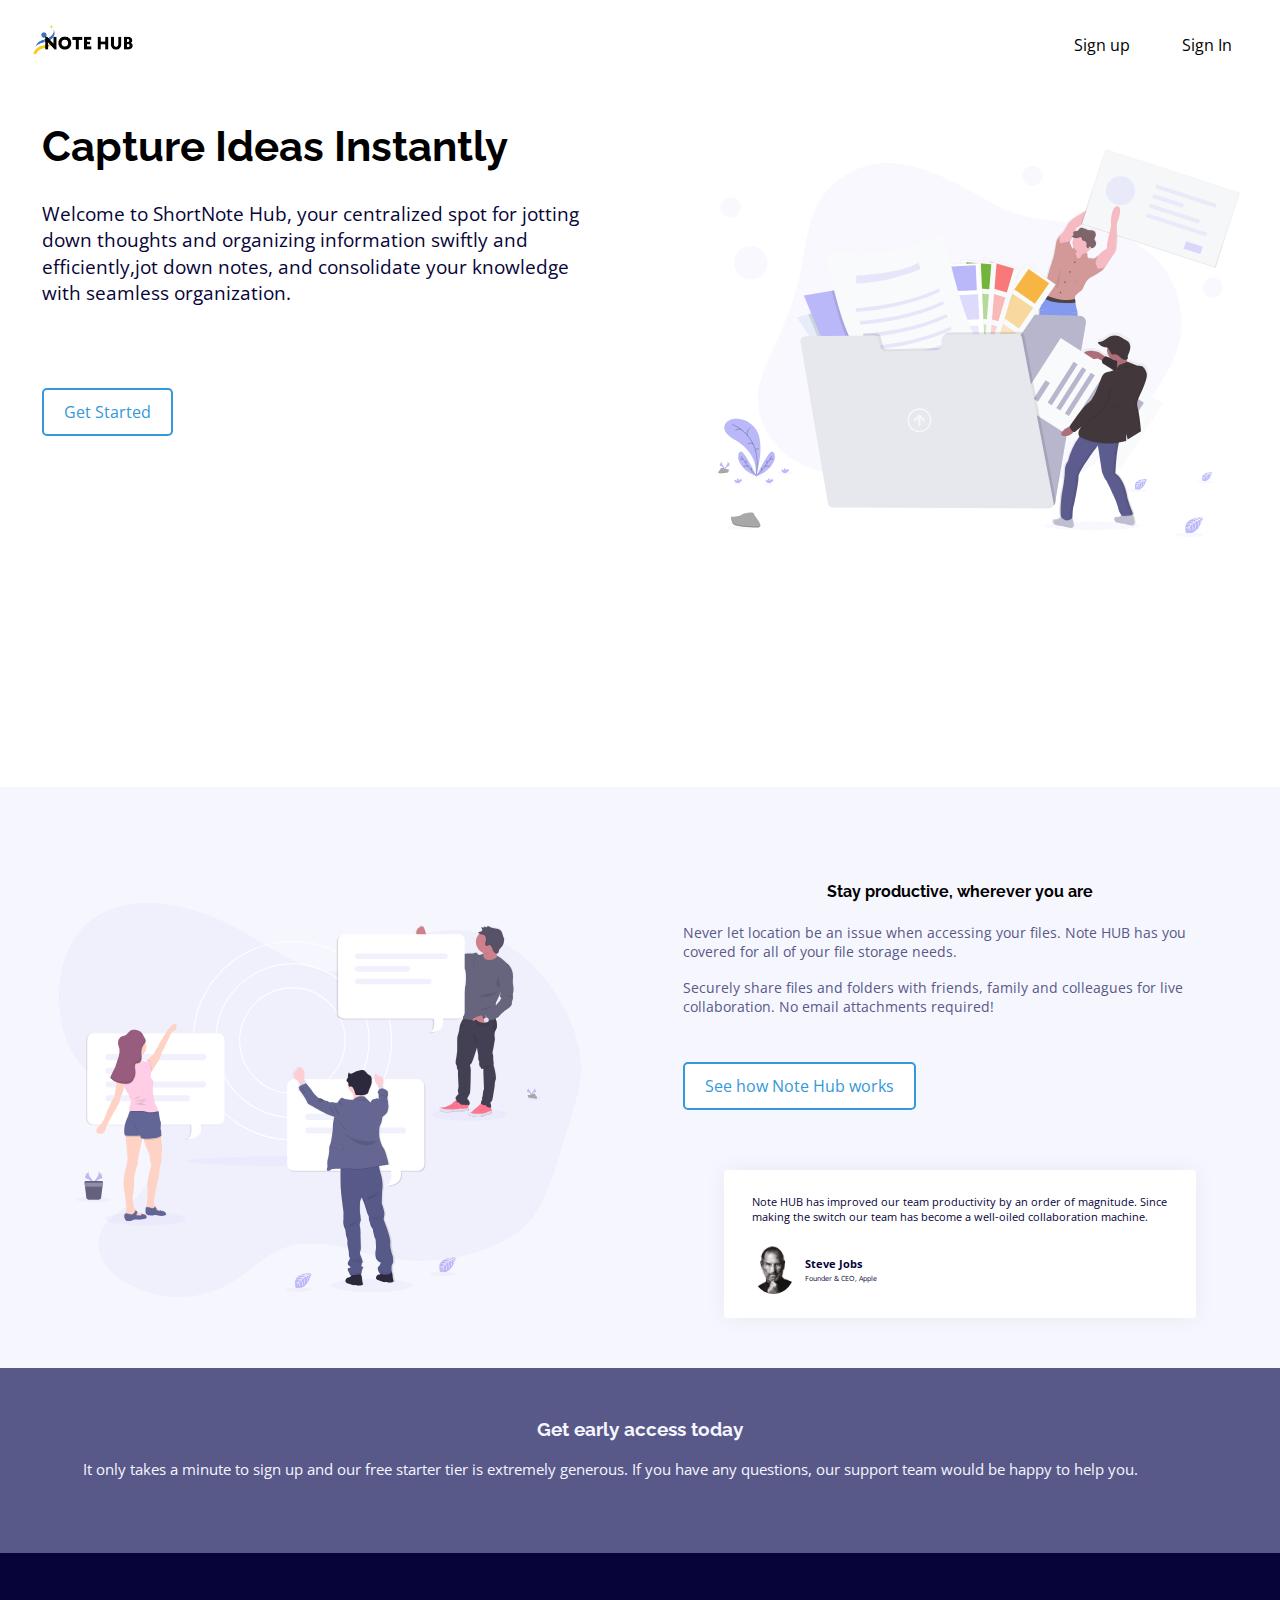
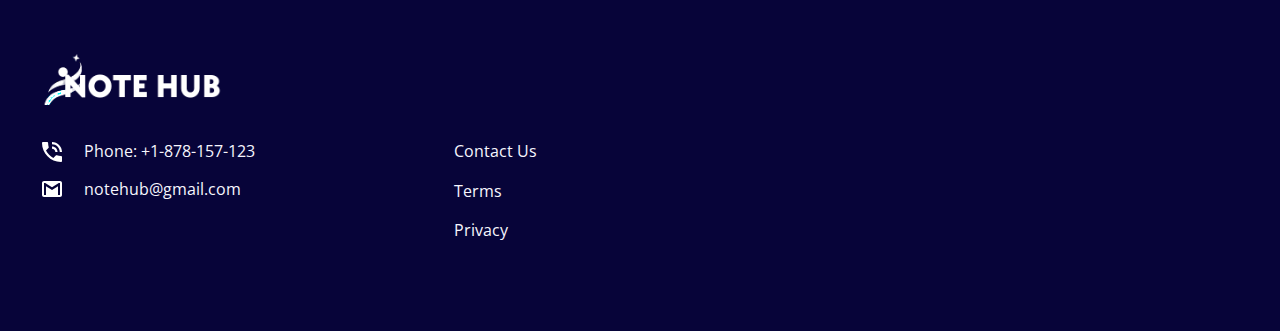
==== index.html @ 74a0127c "new" ====
<!DOCTYPE html>
<html lang="en">

<head>
    <meta charset="UTF-8" />
    <meta name="viewport" content="width=device-width, initial-scale=1.0" />
    <link rel="icon" type="image/png" sizes="32x32" href="./favicon-32x32.png" />
    <link rel="stylesheet" href="users/index.css" />
    <link rel="stylesheet" href="https://use.fontawesome.com/releases/v5.15.4/css/all.css"
        integrity="sha384-DyZ88mC6Up2uqS4h/KRgHuoeGwBcD4Ng9SiP4dIRy0EXTlnuz47vAwmeGwVChigm" crossorigin="anonymous" />
    <title>Note HUB landing page with two column layout</title>
    <style>
        body>footer:last-of-type {
            background: hsl(243, 87%, 12%);
            padding: 30px 0 5px;
        }

        .attribution {
            font-size: 11px;
            text-align: center;
            color: white;
        }

        .attribution a {
            color: hsl(178, 84%, 66%);
        }

    </style>
</head>

<body>
    <!-- Header -->
    <header>
        <div class="logo">
            <a href="../index.html"><img src="users/images/llogo.png" alt=""></a>
        </div>
        <nav>
            <ul>
                <li><a href="users/register.html">Sign up</a></li>
                <li><a href="users/login.html">Sign In</a></li>
            </ul>
        </nav>
    </header>
    <!-- Main -->
    <main>
        <!-- Main part 1 -->
        <section class="main-1">
            <div class="container">
                <div class="row">
                    <img src="users/images/illustration-1.svg" alt="" />
                    <div class="info">
                        <h1>Capture Ideas Instantly</h1>
                        <p>Welcome to ShortNote Hub, your centralized spot for jotting down
                            thoughts and organizing information swiftly and efficiently,jot down notes, and
                            consolidate your knowledge with seamless organization.</p>
                        <a href="users/register.html" class="styled-button">Get Started</a>
                    </div>
                </div>
            </div>
        </section>

        <section class="main-2">
            
            <div class="container">
                <div class="row">
                    <img src="users/images/illustration-2.svg" alt="" />
                    
                    <div class="info">
                        <h2>Stay productive, wherever you are</h2>
                        <p>Never let location be an issue when accessing your files. Note HUB
                            has you covered for all of your file storage needs.</p>
                        <p>Securely share files and folders with friends, family and
                            colleagues for live collaboration. No email attachments
                            required!</p>
                        <a href="users/register.html" class="styled-button"> See how Note Hub works</a>
                        <div class="quote">
                            <i class="fa fa-quote-left fa-1x"></i>
                            <p>Note HUB has improved our team productivity by an order of
                                magnitude. Since making the switch our team has become a
                                well-oiled collaboration machine.</p>
                            <div class="founder">
                                <img src="[data-uri]" alt="" />
                                <div class="details">
                                    <strong>Steve Jobs</strong>
                                    <strong>Founder & CEO, Apple</strong>
                                </div>
                            </div>
                        </div>
                    </div>
                </div>
            </div>
        </section>
        <!-- CTA -->
        <section class="cta">
            <div class="container">
                <div class="info">
                    <h2>Get early access today</h2>
                    <p>It only takes a minute to sign up and our free starter tier is
                        extremely generous. If you have any questions, our support team
                        would be happy to help you.</p>

                </div>
            </div>
        </section>
        <!-- Footer -->
        <div class="footer">
            <div class="container">
                <img src="users/images/llogo.png" alt="" />
                <div class="footer-content">
                    <div class="col">
                        <div>
                            <img src="users/images/icon-phone.svg" alt="" />
                            <p>Phone: +1-878-157-123</p>
                        </div>
                        <div>
                            <img src="users/images/icon-email.svg" alt="" />
                            <p>notehub@gmail.com</p>
                        </div>
                    </div>
                    <div class="col">
                        <a href="#">Contact Us</a>
                        <a href="#">Terms</a>
                        <a href="#">Privacy</a>
                    </div>
                    <div class="col"></div>
                    <div class="col">
                        <a href="#"><i class="fa-facebook-f" aria-hidden="true"></i>Facebook</a>
                        <a href="#"><i class="fa-twitter" aria-hidden="true"></i>Twitter</a>
                        <a href="#"><i class="fa-instagram" aria-hidden="true"></i>Instagram</a>
                    </div>
                </div>
            </div>
        </div>
    </main>
</body>

</html>
---- users/index.css ----
/*!
 * @author Mohamed Muntasir
 * @link https://github.com/devmotheg
 */

/* General */
@import url('https://fonts.googleapis.com/css2?family=Open+Sans&family=Raleway:wght@400;700&display=swap');
*{
  margin: 0;
  padding: 0;
  box-sizing: border-box;
  font-family: 'Open Sans',sans-serif;
}
header{
  display: flex;
  justify-content: space-between;
  align-items: center;
}
header .logo{
  cursor: pointer;
  padding-top: 1.5rem;
  margin-left: 2rem;
}
header .logo img{
  width: 50%;
}
header nav ul{
  list-style: none;
  padding-top: 2rem;
}
header nav ul li{
  display: inline;
  margin-right: 3rem;
}
header nav ul li a{
  color: hsl(0, 0%, 0%);
  text-decoration: none;
  position: relative;
}
header nav ul li a::after{
  content: '';
  width: 0%;
  height: 0.2rem;
  background-color:  #9874e0;
  position: absolute;
  border-radius: 1rem;
  bottom: -0.3rem;
  left: 50%;
  transition: 0.4s;
}
header nav ul li a:hover::after{
  width: 100%;
  left: 0;
}
@import url("https://fonts.googleapis.com/css2?family=Raleway:wght@400;700&display=swap");
@import url("https://fonts.googleapis.com/css2?family=Open+Sans&display=swap");

* {
  box-sizing: border-box;
}

:root {
  font-family: "Open Sans", sans-serif;
  --very-dark-blue: hsl(243, 87%, 12%);
  --desaturated-blue: hsl(238, 22%, 44%);
  --bright-blue: hsl(224, 93%, 58%);
  --moderate-cyan: hsl(170, 45%, 43%);
  --light-grayish-blue: hsl(240, 75%, 98%);
  --light-gray: hsl(0, 0%, 75%);
}

body {
  margin: 0;
  min-width: 350px;
  display: grid;
  min-height: 100vh;
}

i {
  font-family: "Font Awesome 5 Brands";
  font-style: normal;
}
.styled-button {
  display: inline-block;
  padding: 10px 20px;
  font-size: 16px;
  text-align: center;
  text-decoration: none;
  cursor: pointer;
  border: 2px solid #3498db;
  border-radius: 5px;
  color: #3498db;
  margin-top: calc(45em / 16);
  margin-bottom: calc(60em / 16);
  background-color: #fff;
  transition: background-color 0.3s, color 0.3s, border-color 0.3s;
  line-height: 1.5;
  vertical-align: middle;
}

.styled-button:hover {
  background-color: #3498db;
  color: #fff;
}



img {
  max-width: 94%;
}

strong {
  display: block;
}

h2,
h1{
  font-family: "Raleway", sans-serif;
  font-weight: 700;
}


h2,
h1,
p {
  margin: 0;
}

p {
  line-height: 1.4;
}

a {
  color: var(--light-grayish-blue);
  text-decoration: none;
}

.row .info > p:first-of-type {
  margin-top: calc(25em / 16);
  line-height: 1.4;
}

/** Large devices (desktops, 992px and up) **/
@media (min-width: 992px) {
  .container {
    padding: calc(50em / 16) calc(10em / 16) !important;
    max-width: calc(1310em / 16);
    margin: auto;
    width: 95%;
  }
}

/* Header */

header {
  margin-bottom: calc(50em / 16);
}

header .container {
  display: flex;
  justify-content: space-between;
  align-items: center;
  padding: calc(25em / 16);
}

header .container img {
  width: calc(80em / 16);
  height: fit-content;
}



/** Large devices (desktops, 992px and up) **/
@media (min-width: 992px) {
  header {
    margin-bottom: calc(5em / 16);
  }

  header .container img {
    width: calc(175em / 16);
  }
}

/* Main */

main {
  display: grid;
}

/* Main part 1 */

.main-1 {
  margin-bottom: calc(102em / 16);
}

.main-1 .container {
  padding: calc(30em / 16);
}

.main-1 .row {
  display: grid;
  grid-template-columns: repeat(auto-fit, minmax(280px, 1fr));
  align-items: center;
  gap: calc(80em / 16);
}

.main-1 img {
  margin: 35px;
  width: 100%;
}

.main-1 .info {
  text-align: center;
}

.main-1 .info > h1 {
  font-size: calc(25em / 16);
}

.main-1 .info > p {
  color: var(--very-dark-blue);
  font-size: calc(15em / 16);
  margin-bottom: calc(30em / 16);
}

.main-1 form {
  display: grid;
  gap: calc(16em / 16);
}


/** Large devices (desktops, 992px and up) **/
@media (min-width: 992px) {
  .main-1 {
    margin-bottom: calc(165em / 16);
  }

  .main-1 form {
    width: 90%;
    grid-template-columns: calc(60% - calc(8em / 16)) calc(40% - calc(8em / 16));
  }

  .main-1 input[type="submit"] {
    padding: calc(19em / 16);
  }

  .main-1 .row .info {
    order: -1;
    text-align: left;
    transform: translateY(calc(-34em / 16));
  }

  .main-1 .info h1 {
    font-size: calc(42em / 16);
  }

  .main-1 .info p {
    font-size: calc(19em / 16);
  }
}

/* Main part 2 */

.main-2 {
  background: var(--light-grayish-blue);
  position: relative;
}



.main-2 .container {
  padding: calc(20em / 16);
  padding-bottom: calc(80em / 16);
}

.main-2 .row {
  margin-top: calc(45em / 16);
  display: grid;
  grid-template-columns: repeat(auto-fit, minmax(272px, 1fr));
  align-items: center;
  gap: calc(85em / 16);
}

.main-2 .row > img {
  margin: auto;
  width: 100%;
}

.main-2 .info > h2 {
  text-align: center;
  font-size: calc(16.1em / 16);
}

.main-2 .info > p {
  width: 95%;
  color: var(--desaturated-blue);
  font-size: calc(14em / 16);
}

.main-2 .info > p:last-of-type {
  margin-top: calc(18em / 16);
}




.quote {
  width: 85%;
  margin: auto;
  background: white;
  box-shadow: 0 0 calc(22em / 16) 0 rgb(0 0 0 / 6%);
  padding: calc(24em / 16) calc(14em / 16) calc(24em / 16) calc(28em / 16);
  border-radius: calc(4em / 16);
}

.quote > p {
  font-size: calc(10.8em / 16);
  color: var(--very-dark-blue);
}

.quote i {
  font-size: calc(13em / 16);
  margin-bottom: calc(13em / 16);
}

.founder {
  display: flex;
  align-items: center;
  gap: calc(10em / 16);
  margin-top: calc(20em / 16);
  color: var(--very-dark-blue);
}

.founder img {
  width: 10%;
  border-radius: 50%;
  height: fit-content;
}

.founder strong:first-of-type {
  font-size: calc(11em / 16);
}

.founder strong:last-of-type {
  font-size: calc(7.1em / 16);
  font-weight: 400;
  margin-top: calc(5em / 16);
}


/* CTA */

.cta {
  color: var(--light-grayish-blue);
  background: var(--desaturated-blue);
}

.cta .container {
  padding: calc(60em / 16) calc(35em / 16) calc(75em / 16);
  display: grid;
  grid-template-columns: repeat(auto-fit, minmax(calc(298em / 16), 1fr));
}

.cta .info h2 {
  text-align: center;
  font-size: calc(19em / 16);
  margin-bottom: calc(17em / 16);
}

.cta .info p {
  text-align: center;
  font-size: calc(14.5em / 16);
  width: 95%;
  margin-bottom: calc(25em / 16);
}

.cta form {
  display: grid;
  gap: calc(9em / 16);
  width: 85%;
  margin: auto;
}




.footer {
  color: var(--light-grayish-blue);
  background: var(--very-dark-blue);
}

.footer .container {
  padding: calc(55em / 16) calc(35em / 16);
}

.footer .container > img {
  filter: invert(1) brightness(100);
  width: calc(180em / 16);
  margin-bottom: calc(30em / 16);
}

.footer-content {
  display: grid;
  gap: calc(50em / 16);
  grid-template-columns: repeat(auto-fit, minmax(calc(285em / 16), 1fr));
}

.footer-content .col:nth-child(1) div {
  display: flex;
  align-items: center;
  gap: calc(22em / 16);
}

.footer-content .col:nth-child(1) div:first-child {
  margin-bottom: calc(15em / 16);
}

.footer-content .col img:nth-child(1) {
  width: calc(20em / 16);
}

.footer-content .col:nth-child(1) div img,
.footer-content .col:nth-child(2) div img {
  height: fit-content;
}

.footer-content .col:nth-child(2),
.footer-content .col:nth-child(3) {
  display: grid;
  gap: calc(17.5em / 16);
}

.footer-content .col:nth-child(2) a,
.footer-content .col:nth-child(3) a {
  transition: 0.3s;
}

.footer-content .col:last-child {
  font-size: 0;
  display: flex;
  gap: calc(16rem / 16);
  justify-content: center;
}

.footer-content .col:last-child a {
  display: block;
}

.footer-content .col:last-child i::before {
  font-size: 1rem;
  display: inline-block;
  width: calc(18em / 16);
  height: calc(18em / 16);
  border-radius: 50%;
  border: calc(1em / 16) solid var(--light-grayish-blue);
  padding: calc(6em / 16);
  text-align: center;
  transition: 0.3s;
}

.footer-content a:hover {
  color: var(--bright-blue);
}

.footer-content a:hover i::before {
  border-color: var(--bright-blue) !important;
}

/** Large devices (desktops, 992px and up) **/
@media (min-width: 992px) {
  .footer .container {
    margin-top: calc(50em / 16);
    margin-bottom: calc(40em / 16);
  }

  .footer-content {
    gap: 0;
    grid-template-columns: 1.5fr 1fr 0.85fr 1fr;
  }

  .footer-content .col:last-child {
    justify-content: flex-start;
  }
}

/* Media Query for Smartphones */
@media only screen and (max-width: 600px) {
  /* General */
  header .logo {
    margin-left: 1rem;
  }
  header nav ul li {
    margin-right: 2rem;
  }

  /* Main part 1 */
  .main-1 .container {
    padding: 2rem;
  }
  .main-1 .row {
    grid-template-columns: 1fr;
    gap: 1.5rem;
    text-align: center;
  }
  .main-1 .info h1 {
    font-size: 1.5rem;
  }
  .main-1 .info p {
    font-size: 0.875rem;
  }

  /* Main part 2 */
  .main-2::before {
    top: -2rem;
  }
  .main-2 .container {
    padding: 1.5rem;
    padding-bottom: 4rem;
  }
  .main-2 .row {
    grid-template-columns: 1fr;
    gap: 2rem;
    text-align: center;
  }
  .main-2 .info > h2 {
    font-size: 1.125rem;
  }
  .main-2 .info > p {
    font-size: 0.875rem;
  }
  .quote {
    padding: 1.5rem 1rem;
  }
  .quote > p {
    font-size: 0.75rem;
  }
  .founder img {
    width: 20%;
  }
  .founder strong:first-of-type {
    font-size: 0.6875rem;
  }
  .founder strong:last-of-type {
    font-size: 0.4375rem;
  }

  /* CTA */
  .cta .container {
    padding: 3rem 1.75rem;
  }
  .cta .info h2 {
    font-size: 1.125rem;
    margin-bottom: 1rem;
  }
  .cta .info p {
    font-size: 0.875rem;
    margin-bottom: 1.5rem;
  }

  /* Footer */
  .footer .container {
    padding: 2.1875rem 1.75rem;
  }
  .footer-content .col div {
    margin-bottom: 1rem;
  }
  .footer-content .col:last-child {
    justify-content: space-around;
  }
  .footer-content .col:last-child i::before {
    font-size: 0.875rem;
    padding: 0.375rem;
  }
}
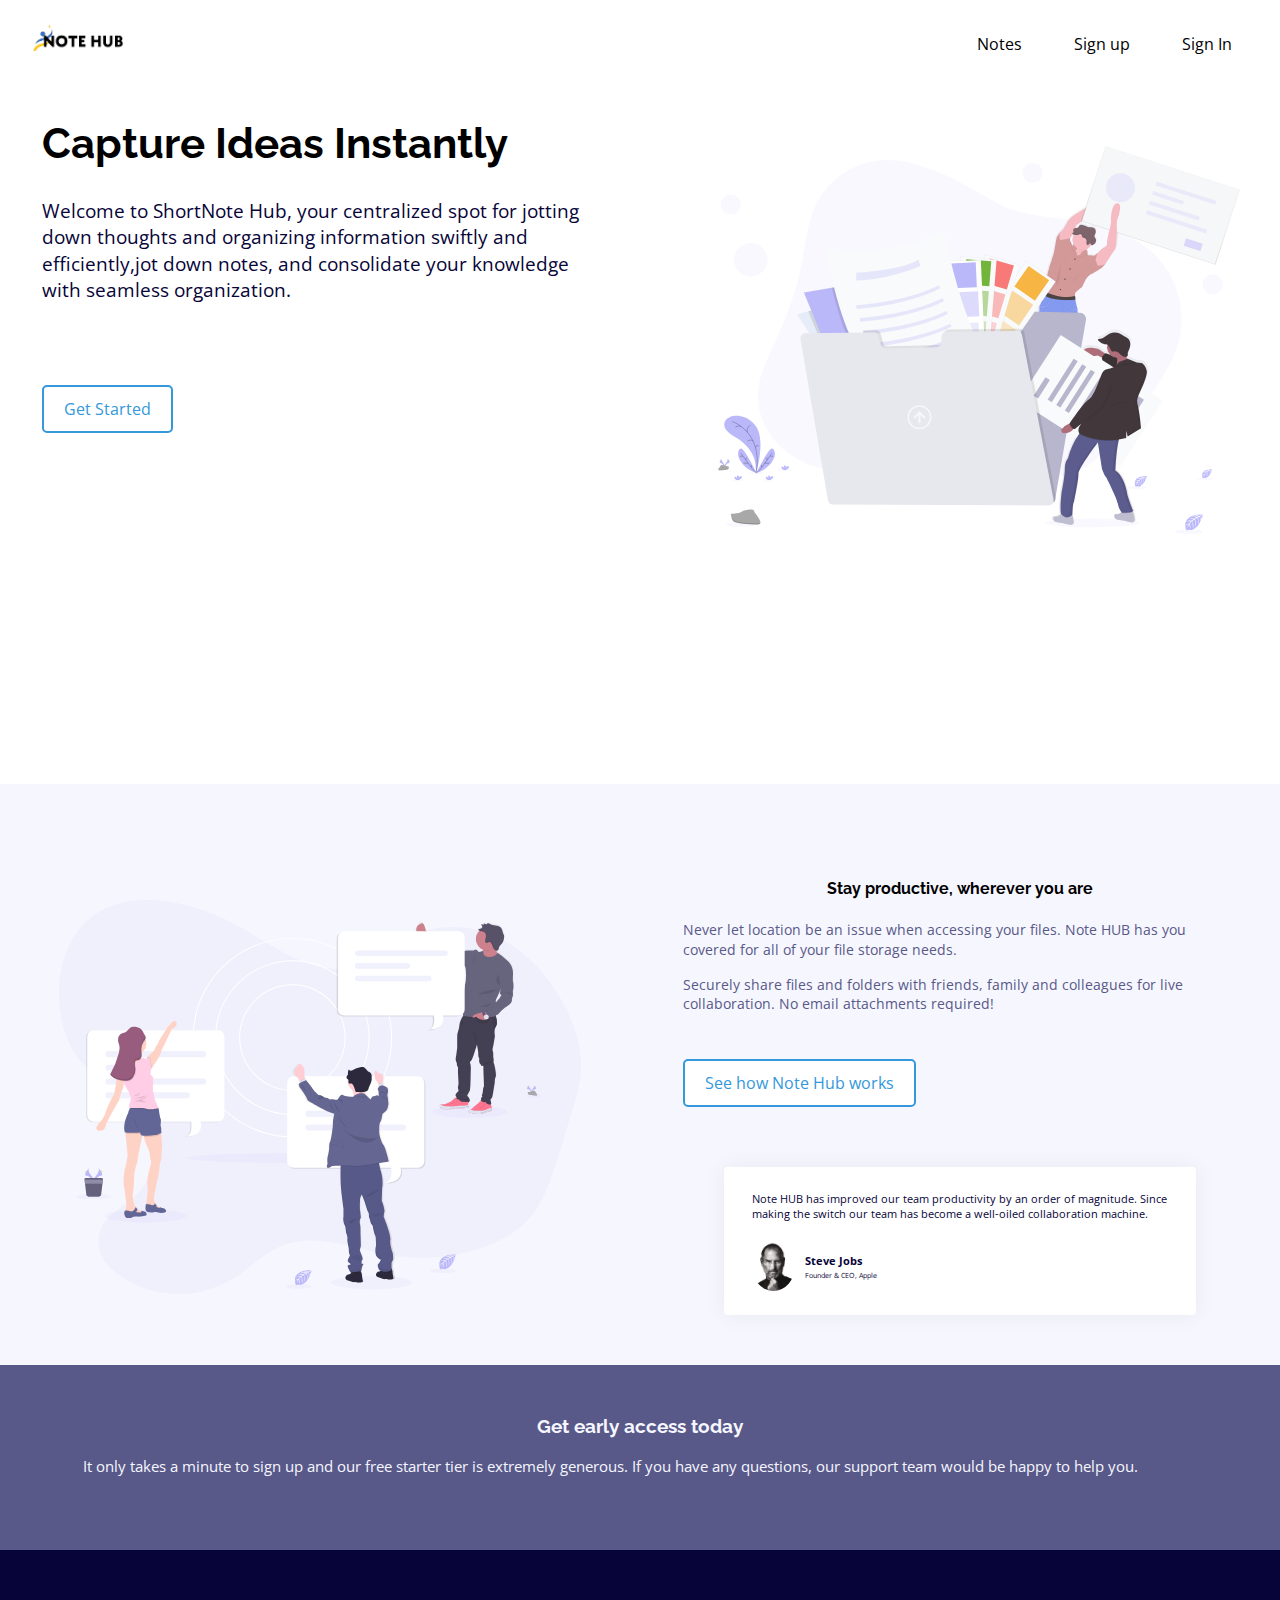
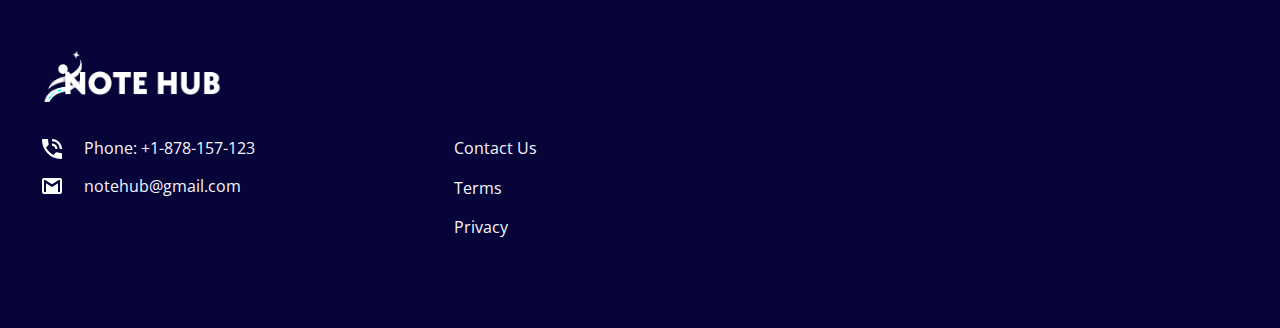
==== commit 6695bcdd: "new" ====
--- a/index.html
+++ b/index.html
@@ -36,6 +36,7 @@
         </div>
         <nav>
             <ul>
+                <li><a href="users/notes.html">Notes</a></li>
                 <li><a href="users/register.html">Sign up</a></li>
                 <li><a href="users/login.html">Sign In</a></li>
             </ul>
--- a/users/index.css
+++ b/users/index.css
@@ -22,7 +22,7 @@
   margin-left: 2rem;
 }
 header .logo img{
-  width: 50%;
+  width: 45%;
 }
 header nav ul{
   list-style: none;
@@ -487,10 +487,10 @@
 @media only screen and (max-width: 600px) {
   /* General */
   header .logo {
-    margin-left: 1rem;
+    margin-left: 0.5rem;
   }
   header nav ul li {
-    margin-right: 2rem;
+    margin-right: 0.5rem;
   }
 
   /* Main part 1 */
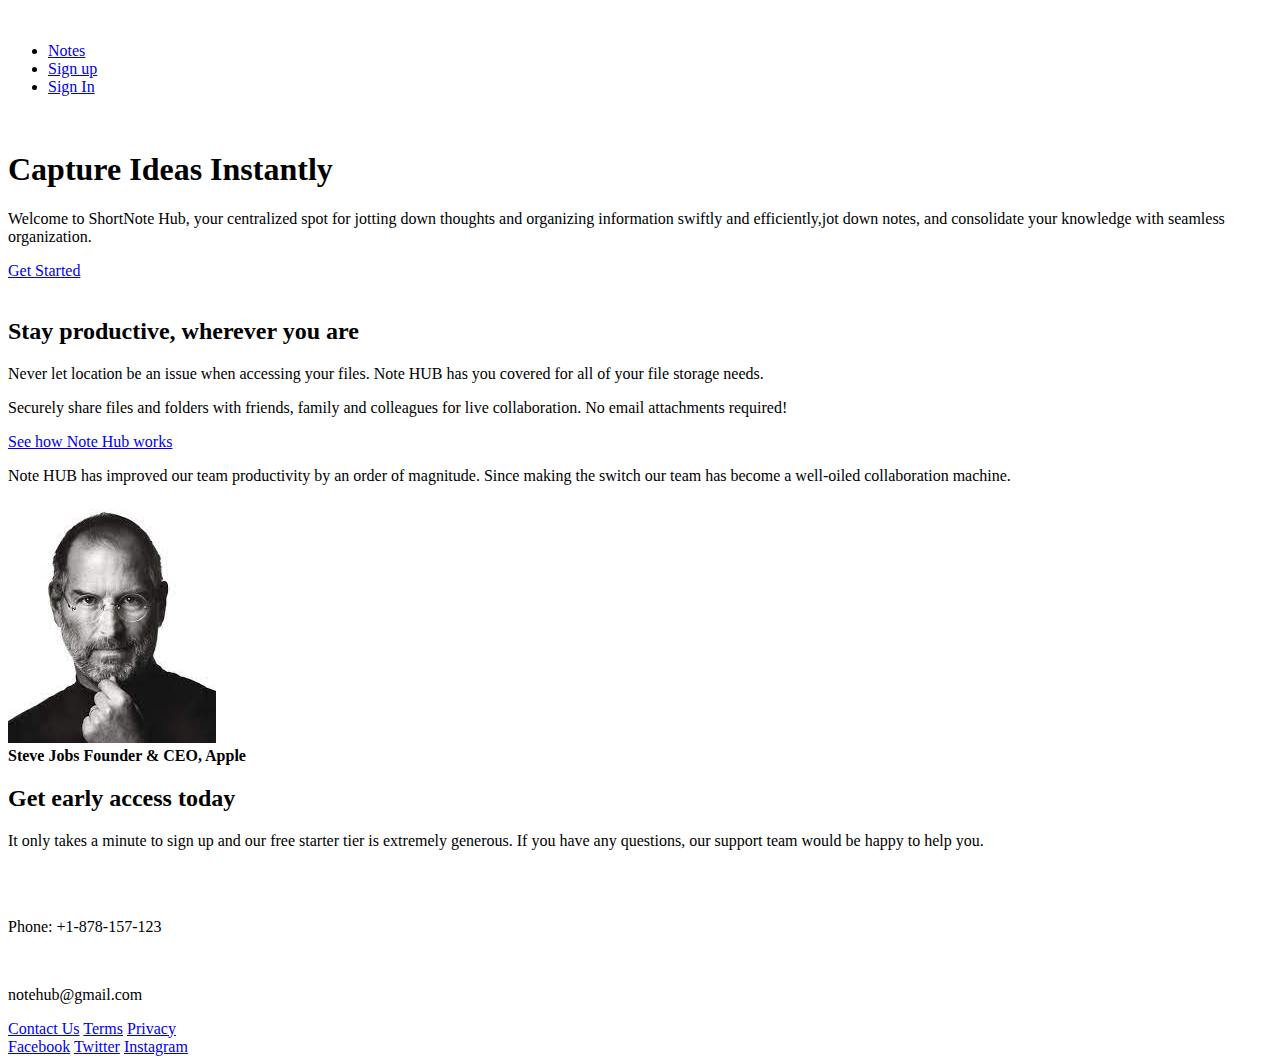
==== commit 61852018: "new" ====
--- a/index.html
+++ b/index.html
@@ -4,8 +4,7 @@
 <head>
     <meta charset="UTF-8" />
     <meta name="viewport" content="width=device-width, initial-scale=1.0" />
-    <link rel="icon" type="image/png" sizes="32x32" href="./favicon-32x32.png" />
-    <link rel="stylesheet" href="users/index.css" />
+    <link rel="stylesheet" href="pages/index.css" />
     <link rel="stylesheet" href="https://use.fontawesome.com/releases/v5.15.4/css/all.css"
         integrity="sha384-DyZ88mC6Up2uqS4h/KRgHuoeGwBcD4Ng9SiP4dIRy0EXTlnuz47vAwmeGwVChigm" crossorigin="anonymous" />
     <title>Note HUB landing page with two column layout</title>
@@ -32,13 +31,13 @@
     <!-- Header -->
     <header>
         <div class="logo">
-            <a href="../index.html"><img src="users/images/llogo.png" alt=""></a>
+            <a href="../index.html"><img src="pages/images/llogo.png" alt=""></a>
         </div>
         <nav>
             <ul>
-                <li><a href="users/notes.html">Notes</a></li>
-                <li><a href="users/register.html">Sign up</a></li>
-                <li><a href="users/login.html">Sign In</a></li>
+                <li><a href="pages/notes.html">Notes</a></li>
+                <li><a href="pages/register.html">Sign up</a></li>
+                <li><a href="pages/login.html">Sign In</a></li>
             </ul>
         </nav>
     </header>
@@ -48,13 +47,13 @@
         <section class="main-1">
             <div class="container">
                 <div class="row">
-                    <img src="users/images/illustration-1.svg" alt="" />
+                    <img src="pages/images/illustration-1.svg" alt="" />
                     <div class="info">
                         <h1>Capture Ideas Instantly</h1>
                         <p>Welcome to ShortNote Hub, your centralized spot for jotting down
                             thoughts and organizing information swiftly and efficiently,jot down notes, and
                             consolidate your knowledge with seamless organization.</p>
-                        <a href="users/register.html" class="styled-button">Get Started</a>
+                        <a href="pages/register.html" class="styled-button">Get Started</a>
                     </div>
                 </div>
             </div>
@@ -64,7 +63,7 @@
             
             <div class="container">
                 <div class="row">
-                    <img src="users/images/illustration-2.svg" alt="" />
+                    <img src="pages/images/illustration-2.svg" alt="" />
                     
                     <div class="info">
                         <h2>Stay productive, wherever you are</h2>
@@ -73,7 +72,7 @@
                         <p>Securely share files and folders with friends, family and
                             colleagues for live collaboration. No email attachments
                             required!</p>
-                        <a href="users/register.html" class="styled-button"> See how Note Hub works</a>
+                        <a href="pages/register.html" class="styled-button"> See how Note Hub works</a>
                         <div class="quote">
                             <i class="fa fa-quote-left fa-1x"></i>
                             <p>Note HUB has improved our team productivity by an order of
@@ -106,15 +105,15 @@
         <!-- Footer -->
         <div class="footer">
             <div class="container">
-                <img src="users/images/llogo.png" alt="" />
+                <img src="pages/images/llogo.png" alt="" />
                 <div class="footer-content">
                     <div class="col">
                         <div>
-                            <img src="users/images/icon-phone.svg" alt="" />
+                            <img src="pages/images/icon-phone.svg" alt="" />
                             <p>Phone: +1-878-157-123</p>
                         </div>
                         <div>
-                            <img src="users/images/icon-email.svg" alt="" />
+                            <img src="pages/images/icon-email.svg" alt="" />
                             <p>notehub@gmail.com</p>
                         </div>
                     </div>
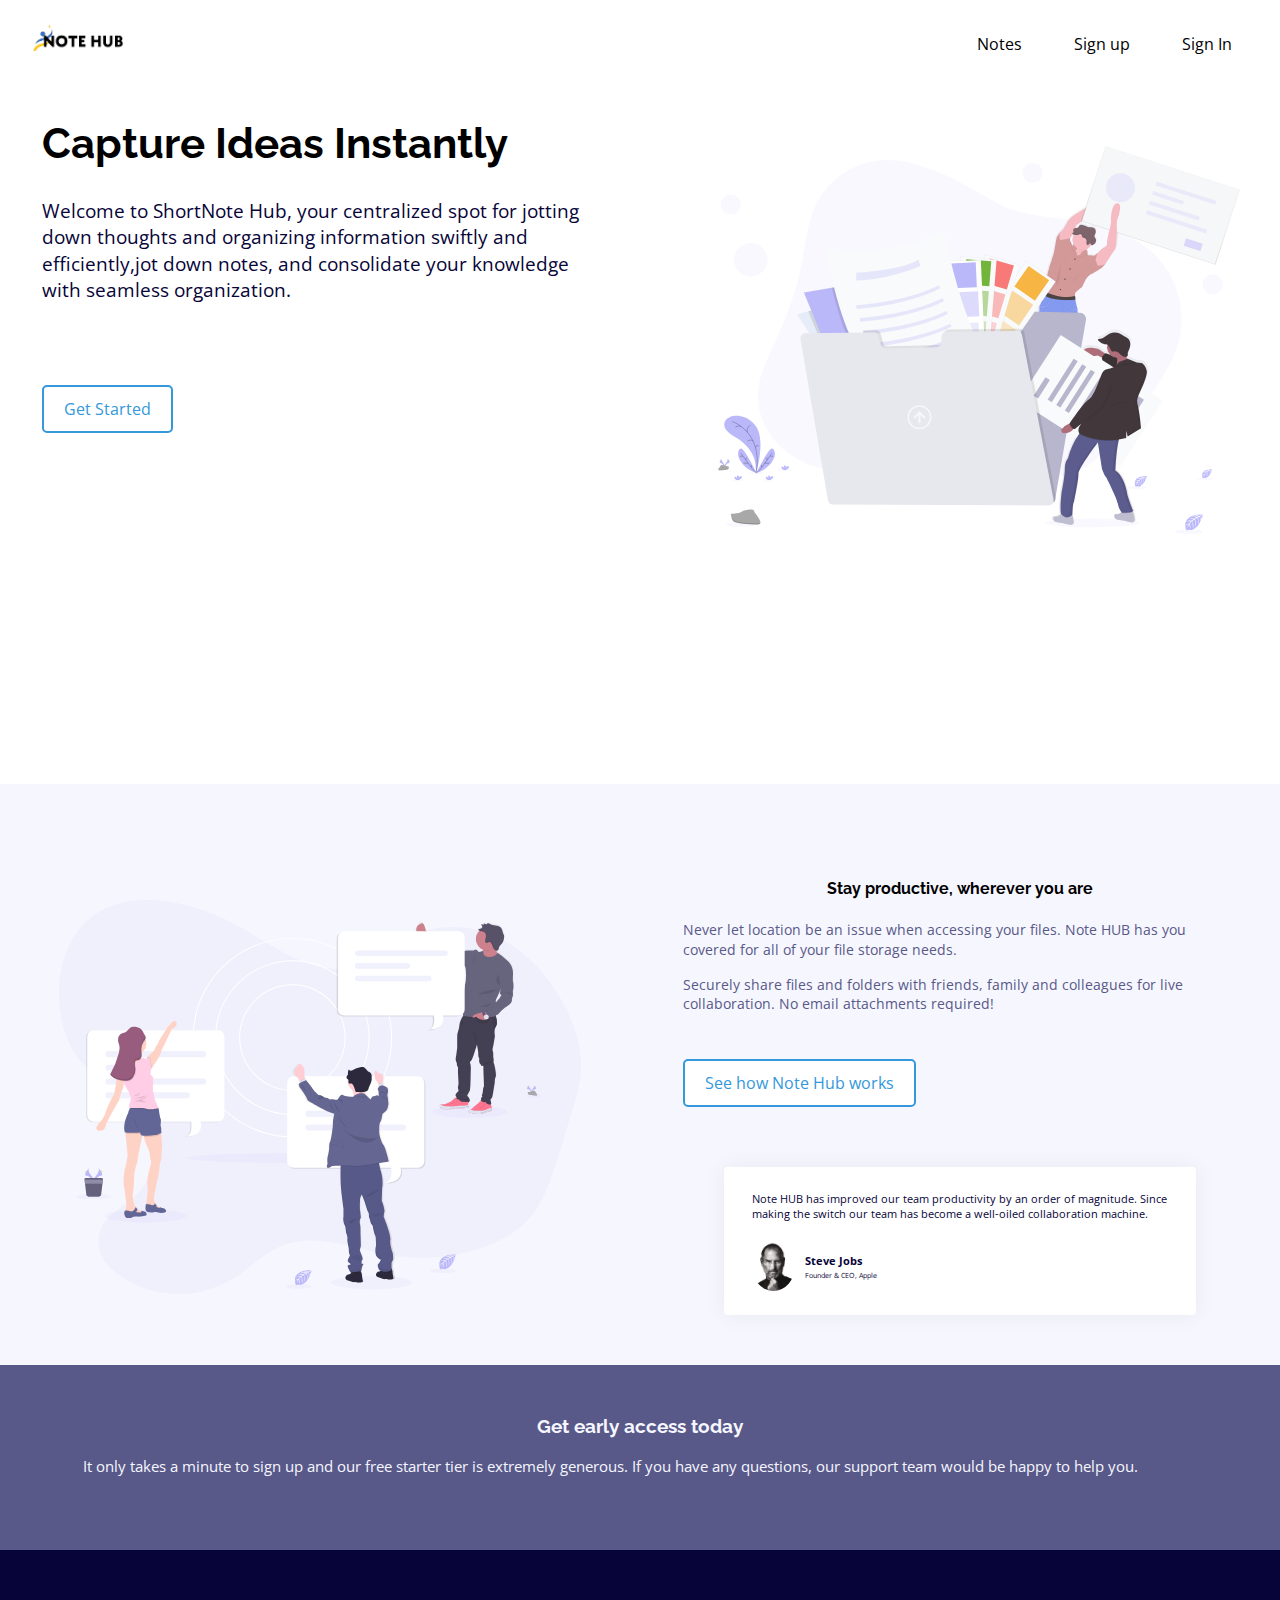
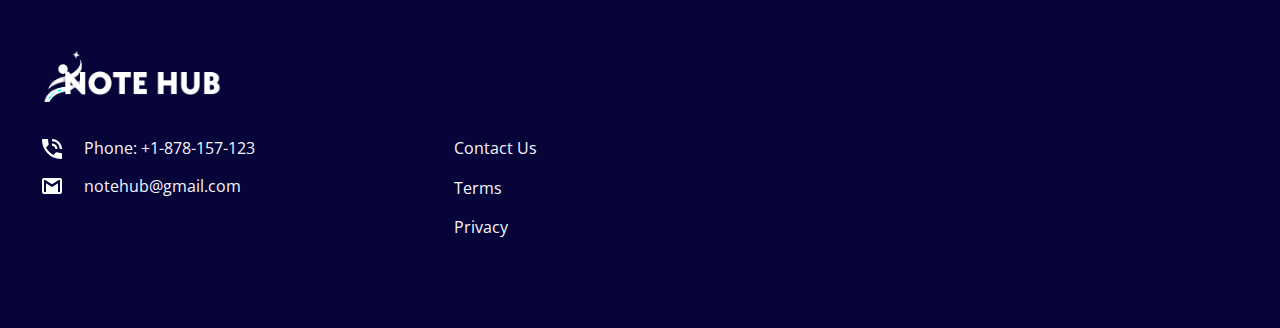
==== commit 9e1e5d5b: "new" ====
--- a/index.html
+++ b/index.html
@@ -4,7 +4,7 @@
 <head>
     <meta charset="UTF-8" />
     <meta name="viewport" content="width=device-width, initial-scale=1.0" />
-    <link rel="stylesheet" href="pages/index.css" />
+    <link rel="stylesheet" href="pages/styles/index.css" />
     <link rel="stylesheet" href="https://use.fontawesome.com/releases/v5.15.4/css/all.css"
         integrity="sha384-DyZ88mC6Up2uqS4h/KRgHuoeGwBcD4Ng9SiP4dIRy0EXTlnuz47vAwmeGwVChigm" crossorigin="anonymous" />
     <title>Note HUB landing page with two column layout</title>
--- a/pages/styles/index.css
+++ b/pages/styles/index.css
@@ -0,0 +1,583 @@
+/*!
+ * @author Mohamed Muntasir
+ * @link https://github.com/devmotheg
+ */
+
+/* General */
+@import url('https://fonts.googleapis.com/css2?family=Open+Sans&family=Raleway:wght@400;700&display=swap');
+*{
+  margin: 0;
+  padding: 0;
+  box-sizing: border-box;
+  font-family: 'Open Sans',sans-serif;
+}
+header{
+  display: flex;
+  justify-content: space-between;
+  align-items: center;
+}
+header .logo{
+  cursor: pointer;
+  padding-top: 1.5rem;
+  margin-left: 2rem;
+}
+header .logo img{
+  width: 45%;
+}
+header nav ul{
+  list-style: none;
+  padding-top: 2rem;
+}
+header nav ul li{
+  display: inline;
+  margin-right: 3rem;
+}
+header nav ul li a{
+  color: hsl(0, 0%, 0%);
+  text-decoration: none;
+  position: relative;
+}
+header nav ul li a::after{
+  content: '';
+  width: 0%;
+  height: 0.2rem;
+  background-color:  #9874e0;
+  position: absolute;
+  border-radius: 1rem;
+  bottom: -0.3rem;
+  left: 50%;
+  transition: 0.4s;
+}
+header nav ul li a:hover::after{
+  width: 100%;
+  left: 0;
+}
+@import url("https://fonts.googleapis.com/css2?family=Raleway:wght@400;700&display=swap");
+@import url("https://fonts.googleapis.com/css2?family=Open+Sans&display=swap");
+
+* {
+  box-sizing: border-box;
+}
+
+:root {
+  font-family: "Open Sans", sans-serif;
+  --very-dark-blue: hsl(243, 87%, 12%);
+  --desaturated-blue: hsl(238, 22%, 44%);
+  --bright-blue: hsl(224, 93%, 58%);
+  --moderate-cyan: hsl(170, 45%, 43%);
+  --light-grayish-blue: hsl(240, 75%, 98%);
+  --light-gray: hsl(0, 0%, 75%);
+}
+
+body {
+  margin: 0;
+  min-width: 350px;
+  display: grid;
+  min-height: 100vh;
+}
+
+i {
+  font-family: "Font Awesome 5 Brands";
+  font-style: normal;
+}
+.styled-button {
+  display: inline-block;
+  padding: 10px 20px;
+  font-size: 16px;
+  text-align: center;
+  text-decoration: none;
+  cursor: pointer;
+  border: 2px solid #3498db;
+  border-radius: 5px;
+  color: #3498db;
+  margin-top: calc(45em / 16);
+  margin-bottom: calc(60em / 16);
+  background-color: #fff;
+  transition: background-color 0.3s, color 0.3s, border-color 0.3s;
+  line-height: 1.5;
+  vertical-align: middle;
+}
+
+.styled-button:hover {
+  background-color: #3498db;
+  color: #fff;
+}
+
+
+
+img {
+  max-width: 94%;
+}
+
+strong {
+  display: block;
+}
+
+h2,
+h1{
+  font-family: "Raleway", sans-serif;
+  font-weight: 700;
+}
+
+
+h2,
+h1,
+p {
+  margin: 0;
+}
+
+p {
+  line-height: 1.4;
+}
+
+a {
+  color: var(--light-grayish-blue);
+  text-decoration: none;
+}
+
+.row .info > p:first-of-type {
+  margin-top: calc(25em / 16);
+  line-height: 1.4;
+}
+
+/** Large devices (desktops, 992px and up) **/
+@media (min-width: 992px) {
+  .container {
+    padding: calc(50em / 16) calc(10em / 16) !important;
+    max-width: calc(1310em / 16);
+    margin: auto;
+    width: 95%;
+  }
+}
+
+/* Header */
+
+header {
+  margin-bottom: calc(50em / 16);
+}
+
+header .container {
+  display: flex;
+  justify-content: space-between;
+  align-items: center;
+  padding: calc(25em / 16);
+}
+
+header .container img {
+  width: calc(80em / 16);
+  height: fit-content;
+}
+
+
+
+/** Large devices (desktops, 992px and up) **/
+@media (min-width: 992px) {
+  header {
+    margin-bottom: calc(5em / 16);
+  }
+
+  header .container img {
+    width: calc(175em / 16);
+  }
+}
+
+/* Main */
+
+main {
+  display: grid;
+}
+
+/* Main part 1 */
+
+.main-1 {
+  margin-bottom: calc(102em / 16);
+}
+
+.main-1 .container {
+  padding: calc(30em / 16);
+}
+
+.main-1 .row {
+  display: grid;
+  grid-template-columns: repeat(auto-fit, minmax(280px, 1fr));
+  align-items: center;
+  gap: calc(80em / 16);
+}
+
+.main-1 img {
+  margin: 35px;
+  width: 100%;
+}
+
+.main-1 .info {
+  text-align: center;
+}
+
+.main-1 .info > h1 {
+  font-size: calc(25em / 16);
+}
+
+.main-1 .info > p {
+  color: var(--very-dark-blue);
+  font-size: calc(15em / 16);
+  margin-bottom: calc(30em / 16);
+}
+
+.main-1 form {
+  display: grid;
+  gap: calc(16em / 16);
+}
+
+
+/** Large devices (desktops, 992px and up) **/
+@media (min-width: 992px) {
+  .main-1 {
+    margin-bottom: calc(165em / 16);
+  }
+
+  .main-1 form {
+    width: 90%;
+    grid-template-columns: calc(60% - calc(8em / 16)) calc(40% - calc(8em / 16));
+  }
+
+  .main-1 input[type="submit"] {
+    padding: calc(19em / 16);
+  }
+
+  .main-1 .row .info {
+    order: -1;
+    text-align: left;
+    transform: translateY(calc(-34em / 16));
+  }
+
+  .main-1 .info h1 {
+    font-size: calc(42em / 16);
+  }
+
+  .main-1 .info p {
+    font-size: calc(19em / 16);
+  }
+}
+
+/* Main part 2 */
+
+.main-2 {
+  background: var(--light-grayish-blue);
+  position: relative;
+}
+
+
+
+.main-2 .container {
+  padding: calc(20em / 16);
+  padding-bottom: calc(80em / 16);
+}
+
+.main-2 .row {
+  margin-top: calc(45em / 16);
+  display: grid;
+  grid-template-columns: repeat(auto-fit, minmax(272px, 1fr));
+  align-items: center;
+  gap: calc(85em / 16);
+}
+
+.main-2 .row > img {
+  margin: auto;
+  width: 100%;
+}
+
+.main-2 .info > h2 {
+  text-align: center;
+  font-size: calc(16.1em / 16);
+}
+
+.main-2 .info > p {
+  width: 95%;
+  color: var(--desaturated-blue);
+  font-size: calc(14em / 16);
+}
+
+.main-2 .info > p:last-of-type {
+  margin-top: calc(18em / 16);
+}
+
+
+
+
+.quote {
+  width: 85%;
+  margin: auto;
+  background: white;
+  box-shadow: 0 0 calc(22em / 16) 0 rgb(0 0 0 / 6%);
+  padding: calc(24em / 16) calc(14em / 16) calc(24em / 16) calc(28em / 16);
+  border-radius: calc(4em / 16);
+}
+
+.quote > p {
+  font-size: calc(10.8em / 16);
+  color: var(--very-dark-blue);
+}
+
+.quote i {
+  font-size: calc(13em / 16);
+  margin-bottom: calc(13em / 16);
+}
+
+.founder {
+  display: flex;
+  align-items: center;
+  gap: calc(10em / 16);
+  margin-top: calc(20em / 16);
+  color: var(--very-dark-blue);
+}
+
+.founder img {
+  width: 10%;
+  border-radius: 50%;
+  height: fit-content;
+}
+
+.founder strong:first-of-type {
+  font-size: calc(11em / 16);
+}
+
+.founder strong:last-of-type {
+  font-size: calc(7.1em / 16);
+  font-weight: 400;
+  margin-top: calc(5em / 16);
+}
+
+
+/* CTA */
+
+.cta {
+  color: var(--light-grayish-blue);
+  background: var(--desaturated-blue);
+}
+
+.cta .container {
+  padding: calc(60em / 16) calc(35em / 16) calc(75em / 16);
+  display: grid;
+  grid-template-columns: repeat(auto-fit, minmax(calc(298em / 16), 1fr));
+}
+
+.cta .info h2 {
+  text-align: center;
+  font-size: calc(19em / 16);
+  margin-bottom: calc(17em / 16);
+}
+
+.cta .info p {
+  text-align: center;
+  font-size: calc(14.5em / 16);
+  width: 95%;
+  margin-bottom: calc(25em / 16);
+}
+
+.cta form {
+  display: grid;
+  gap: calc(9em / 16);
+  width: 85%;
+  margin: auto;
+}
+
+
+
+
+.footer {
+  color: var(--light-grayish-blue);
+  background: var(--very-dark-blue);
+}
+
+.footer .container {
+  padding: calc(55em / 16) calc(35em / 16);
+}
+
+.footer .container > img {
+  filter: invert(1) brightness(100);
+  width: calc(180em / 16);
+  margin-bottom: calc(30em / 16);
+}
+
+.footer-content {
+  display: grid;
+  gap: calc(50em / 16);
+  grid-template-columns: repeat(auto-fit, minmax(calc(285em / 16), 1fr));
+}
+
+.footer-content .col:nth-child(1) div {
+  display: flex;
+  align-items: center;
+  gap: calc(22em / 16);
+}
+
+.footer-content .col:nth-child(1) div:first-child {
+  margin-bottom: calc(15em / 16);
+}
+
+.footer-content .col img:nth-child(1) {
+  width: calc(20em / 16);
+}
+
+.footer-content .col:nth-child(1) div img,
+.footer-content .col:nth-child(2) div img {
+  height: fit-content;
+}
+
+.footer-content .col:nth-child(2),
+.footer-content .col:nth-child(3) {
+  display: grid;
+  gap: calc(17.5em / 16);
+}
+
+.footer-content .col:nth-child(2) a,
+.footer-content .col:nth-child(3) a {
+  transition: 0.3s;
+}
+
+.footer-content .col:last-child {
+  font-size: 0;
+  display: flex;
+  gap: calc(16rem / 16);
+  justify-content: center;
+}
+
+.footer-content .col:last-child a {
+  display: block;
+}
+
+.footer-content .col:last-child i::before {
+  font-size: 1rem;
+  display: inline-block;
+  width: calc(18em / 16);
+  height: calc(18em / 16);
+  border-radius: 50%;
+  border: calc(1em / 16) solid var(--light-grayish-blue);
+  padding: calc(6em / 16);
+  text-align: center;
+  transition: 0.3s;
+}
+
+.footer-content a:hover {
+  color: var(--bright-blue);
+}
+
+.footer-content a:hover i::before {
+  border-color: var(--bright-blue) !important;
+}
+
+/** Large devices (desktops, 992px and up) **/
+@media (min-width: 992px) {
+  .footer .container {
+    margin-top: calc(50em / 16);
+    margin-bottom: calc(40em / 16);
+  }
+
+  .footer-content {
+    gap: 0;
+    grid-template-columns: 1.5fr 1fr 0.85fr 1fr;
+  }
+
+  .footer-content .col:last-child {
+    justify-content: flex-start;
+  }
+}
+
+/* Media Query for Smartphones */
+@media only screen and (max-width: 600px) {
+  /* General */
+  header .logo {
+    margin-left: 0.5rem;
+  }
+  header nav ul li {
+    margin-right: 0.5rem;
+  }
+
+  /* Main part 1 */
+  .main-1 .container {
+    padding: 2rem;
+  }
+  .main-1 .row {
+    grid-template-columns: 1fr;
+    gap: 1.5rem;
+    text-align: center;
+  }
+  .main-1 .info h1 {
+    font-size: 1.5rem;
+  }
+  .main-1 .info p {
+    font-size: 0.875rem;
+  }
+
+  /* Main part 2 */
+  .main-2::before {
+    top: -2rem;
+  }
+  .main-2 .container {
+    padding: 1.5rem;
+    padding-bottom: 4rem;
+  }
+  .main-2 .row {
+    grid-template-columns: 1fr;
+    gap: 2rem;
+    text-align: center;
+  }
+  .main-2 .info > h2 {
+    font-size: 1.125rem;
+  }
+  .main-2 .info > p {
+    font-size: 0.875rem;
+  }
+  .quote {
+    padding: 1.5rem 1rem;
+  }
+  .quote > p {
+    font-size: 0.75rem;
+  }
+  .founder img {
+    width: 20%;
+  }
+  .founder strong:first-of-type {
+    font-size: 0.6875rem;
+  }
+  .founder strong:last-of-type {
+    font-size: 0.4375rem;
+  }
+
+  /* CTA */
+  .cta .container {
+    padding: 3rem 1.75rem;
+  }
+  .cta .info h2 {
+    font-size: 1.125rem;
+    margin-bottom: 1rem;
+  }
+  .cta .info p {
+    font-size: 0.875rem;
+    margin-bottom: 1.5rem;
+  }
+
+  /* Footer */
+  .footer .container {
+    padding: 2.1875rem 1.75rem;
+  }
+  .footer-content .col div {
+    margin-bottom: 1rem;
+  }
+  .footer-content .col:last-child {
+    justify-content: space-around;
+  }
+  .footer-content .col:last-child i::before {
+    font-size: 0.875rem;
+    padding: 0.375rem;
+  }
+}
+@media only screen and (max-width: 600px) {
+  header nav ul {
+    font-size: 0.6rem;
+  }
+
+  header nav ul li {
+    margin: 0.5rem; /* Встановіть потрібний відступ між елементами */
+  }
+}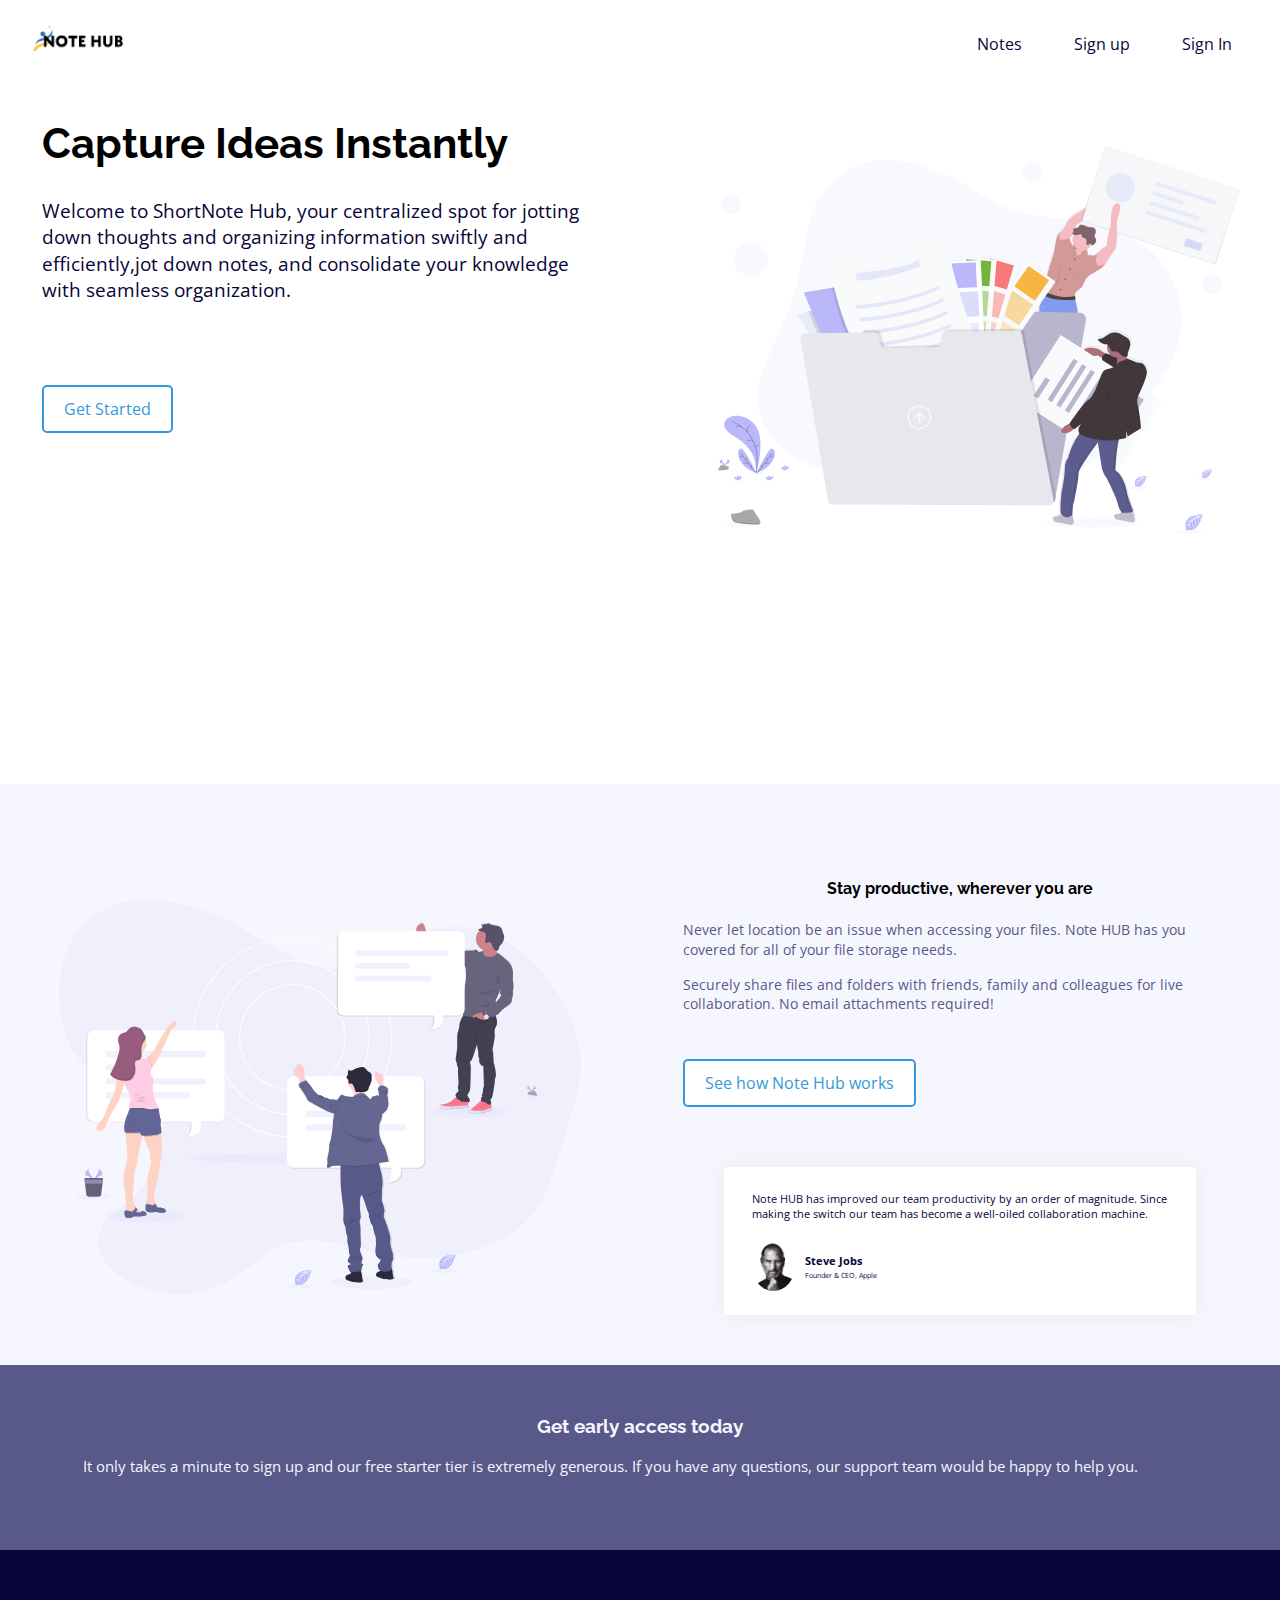
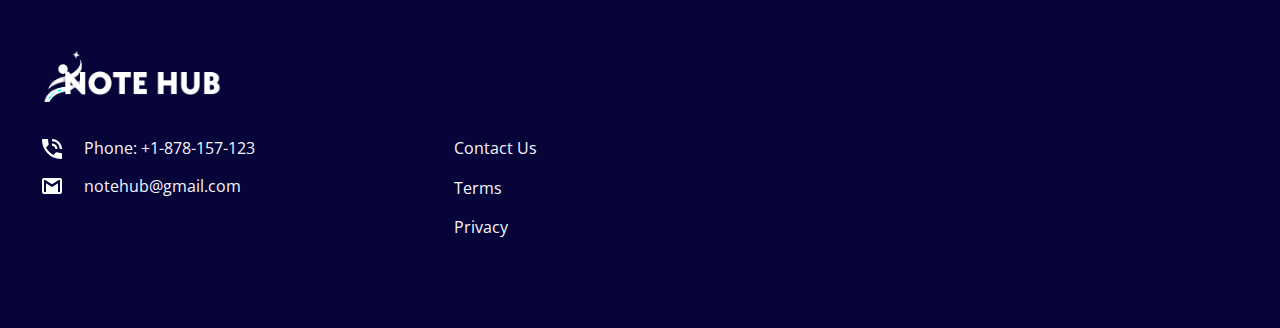
==== commit ee39427c: "Updated design" ====
--- a/index.html
+++ b/index.html
@@ -7,24 +7,7 @@
     <link rel="stylesheet" href="pages/styles/index.css" />
     <link rel="stylesheet" href="https://use.fontawesome.com/releases/v5.15.4/css/all.css"
         integrity="sha384-DyZ88mC6Up2uqS4h/KRgHuoeGwBcD4Ng9SiP4dIRy0EXTlnuz47vAwmeGwVChigm" crossorigin="anonymous" />
-    <title>Note HUB landing page with two column layout</title>
-    <style>
-        body>footer:last-of-type {
-            background: hsl(243, 87%, 12%);
-            padding: 30px 0 5px;
-        }
-
-        .attribution {
-            font-size: 11px;
-            text-align: center;
-            color: white;
-        }
-
-        .attribution a {
-            color: hsl(178, 84%, 66%);
-        }
-
-    </style>
+    <title>Note Hub</title>
 </head>
 
 <body>
@@ -60,11 +43,11 @@
         </section>
 
         <section class="main-2">
-            
+
             <div class="container">
                 <div class="row">
                     <img src="pages/images/illustration-2.svg" alt="" />
-                    
+
                     <div class="info">
                         <h2>Stay productive, wherever you are</h2>
                         <p>Never let location be an issue when accessing your files. Note HUB
@@ -79,7 +62,8 @@
                                 magnitude. Since making the switch our team has become a
                                 well-oiled collaboration machine.</p>
                             <div class="founder">
-                                <img src="[data-uri]" alt="" />
+                                <img src="[data-uri]"
+                                    alt="" />
                                 <div class="details">
                                     <strong>Steve Jobs</strong>
                                     <strong>Founder & CEO, Apple</strong>
@@ -134,4 +118,4 @@
     </main>
 </body>
 
-</html>
+</html>--- a/pages/styles/index.css
+++ b/pages/styles/index.css
@@ -1,62 +1,10 @@
-/*!
- * @author Mohamed Muntasir
- * @link https://github.com/devmotheg
- */
-
-/* General */
 @import url('https://fonts.googleapis.com/css2?family=Open+Sans&family=Raleway:wght@400;700&display=swap');
-*{
+
+* {
   margin: 0;
   padding: 0;
   box-sizing: border-box;
-  font-family: 'Open Sans',sans-serif;
-}
-header{
-  display: flex;
-  justify-content: space-between;
-  align-items: center;
-}
-header .logo{
-  cursor: pointer;
-  padding-top: 1.5rem;
-  margin-left: 2rem;
-}
-header .logo img{
-  width: 45%;
-}
-header nav ul{
-  list-style: none;
-  padding-top: 2rem;
-}
-header nav ul li{
-  display: inline;
-  margin-right: 3rem;
-}
-header nav ul li a{
-  color: hsl(0, 0%, 0%);
-  text-decoration: none;
-  position: relative;
-}
-header nav ul li a::after{
-  content: '';
-  width: 0%;
-  height: 0.2rem;
-  background-color:  #9874e0;
-  position: absolute;
-  border-radius: 1rem;
-  bottom: -0.3rem;
-  left: 50%;
-  transition: 0.4s;
-}
-header nav ul li a:hover::after{
-  width: 100%;
-  left: 0;
-}
-@import url("https://fonts.googleapis.com/css2?family=Raleway:wght@400;700&display=swap");
-@import url("https://fonts.googleapis.com/css2?family=Open+Sans&display=swap");
-
-* {
-  box-sizing: border-box;
+  font-family: 'Open Sans', sans-serif;
 }
 
 :root {
@@ -69,6 +17,64 @@
   --light-gray: hsl(0, 0%, 75%);
 }
 
+header {
+  display: flex;
+  justify-content: space-between;
+  align-items: center;
+}
+
+header .logo {
+  cursor: pointer;
+  padding-top: 1.5rem;
+  margin-left: 2rem;
+}
+
+header .logo img {
+  width: 45%;
+}
+
+header nav ul {
+  list-style: none;
+  padding-top: 2rem;
+}
+
+header nav ul li {
+  display: inline;
+  margin-right: 3rem;
+}
+
+header nav ul li a {
+  color: var(--very-dark-blue);
+  text-decoration: none;
+  position: relative;
+}
+
+header nav ul li a::after {
+  content: '';
+  width: 0%;
+  height: 0.2rem;
+  background-color: #9874e0;
+  position: absolute;
+  border-radius: 1rem;
+  bottom: -0.3rem;
+  left: 50%;
+  transition: 0.4s;
+}
+
+header nav ul li a:hover::after {
+  width: 100%;
+  left: 0;
+}
+
+@import url("https://fonts.googleapis.com/css2?family=Raleway:wght@400;700&display=swap");
+@import url("https://fonts.googleapis.com/css2?family=Open+Sans&display=swap");
+
+* {
+  box-sizing: border-box;
+}
+
+
+
 body {
   margin: 0;
   min-width: 350px;
@@ -76,10 +82,26 @@
   min-height: 100vh;
 }
 
+body>footer:last-of-type {
+  background: hsl(243, 87%, 12%);
+  padding: 30px 0 5px;
+}
+
+.attribution {
+  font-size: 11px;
+  text-align: center;
+  color: white;
+}
+
+.attribution a {
+  color: hsl(178, 84%, 66%);
+}
+
 i {
   font-family: "Font Awesome 5 Brands";
   font-style: normal;
 }
+
 .styled-button {
   display: inline-block;
   padding: 10px 20px;
@@ -114,7 +136,7 @@
 }
 
 h2,
-h1{
+h1 {
   font-family: "Raleway", sans-serif;
   font-weight: 700;
 }
@@ -135,7 +157,7 @@
   text-decoration: none;
 }
 
-.row .info > p:first-of-type {
+.row .info>p:first-of-type {
   margin-top: calc(25em / 16);
   line-height: 1.4;
 }
@@ -213,11 +235,11 @@
   text-align: center;
 }
 
-.main-1 .info > h1 {
+.main-1 .info>h1 {
   font-size: calc(25em / 16);
 }
 
-.main-1 .info > p {
+.main-1 .info>p {
   color: var(--very-dark-blue);
   font-size: calc(15em / 16);
   margin-bottom: calc(30em / 16);
@@ -281,23 +303,23 @@
   gap: calc(85em / 16);
 }
 
-.main-2 .row > img {
+.main-2 .row>img {
   margin: auto;
   width: 100%;
 }
 
-.main-2 .info > h2 {
+.main-2 .info>h2 {
   text-align: center;
   font-size: calc(16.1em / 16);
 }
 
-.main-2 .info > p {
+.main-2 .info>p {
   width: 95%;
   color: var(--desaturated-blue);
   font-size: calc(14em / 16);
 }
 
-.main-2 .info > p:last-of-type {
+.main-2 .info>p:last-of-type {
   margin-top: calc(18em / 16);
 }
 
@@ -313,7 +335,7 @@
   border-radius: calc(4em / 16);
 }
 
-.quote > p {
+.quote>p {
   font-size: calc(10.8em / 16);
   color: var(--very-dark-blue);
 }
@@ -393,7 +415,7 @@
   padding: calc(55em / 16) calc(35em / 16);
 }
 
-.footer .container > img {
+.footer .container>img {
   filter: invert(1) brightness(100);
   width: calc(180em / 16);
   margin-bottom: calc(30em / 16);
@@ -485,10 +507,12 @@
 
 /* Media Query for Smartphones */
 @media only screen and (max-width: 600px) {
+
   /* General */
   header .logo {
     margin-left: 0.5rem;
   }
+
   header nav ul li {
     margin-right: 0.5rem;
   }
@@ -497,14 +521,17 @@
   .main-1 .container {
     padding: 2rem;
   }
+
   .main-1 .row {
     grid-template-columns: 1fr;
     gap: 1.5rem;
     text-align: center;
   }
+
   .main-1 .info h1 {
     font-size: 1.5rem;
   }
+
   .main-1 .info p {
     font-size: 0.875rem;
   }
@@ -513,33 +540,42 @@
   .main-2::before {
     top: -2rem;
   }
+
   .main-2 .container {
     padding: 1.5rem;
     padding-bottom: 4rem;
   }
+
   .main-2 .row {
     grid-template-columns: 1fr;
     gap: 2rem;
     text-align: center;
   }
-  .main-2 .info > h2 {
+
+  .main-2 .info>h2 {
     font-size: 1.125rem;
   }
-  .main-2 .info > p {
+
+  .main-2 .info>p {
     font-size: 0.875rem;
   }
+
   .quote {
     padding: 1.5rem 1rem;
   }
-  .quote > p {
+
+  .quote>p {
     font-size: 0.75rem;
   }
+
   .founder img {
     width: 20%;
   }
+
   .founder strong:first-of-type {
     font-size: 0.6875rem;
   }
+
   .founder strong:last-of-type {
     font-size: 0.4375rem;
   }
@@ -548,10 +584,12 @@
   .cta .container {
     padding: 3rem 1.75rem;
   }
+
   .cta .info h2 {
     font-size: 1.125rem;
     margin-bottom: 1rem;
   }
+
   .cta .info p {
     font-size: 0.875rem;
     margin-bottom: 1.5rem;
@@ -561,23 +599,27 @@
   .footer .container {
     padding: 2.1875rem 1.75rem;
   }
+
   .footer-content .col div {
     margin-bottom: 1rem;
   }
+
   .footer-content .col:last-child {
     justify-content: space-around;
   }
+
   .footer-content .col:last-child i::before {
     font-size: 0.875rem;
     padding: 0.375rem;
   }
 }
+
 @media only screen and (max-width: 600px) {
   header nav ul {
     font-size: 0.6rem;
   }
 
   header nav ul li {
-    margin: 0.5rem; /* Встановіть потрібний відступ між елементами */
+    margin: 0.5rem;
   }
 }